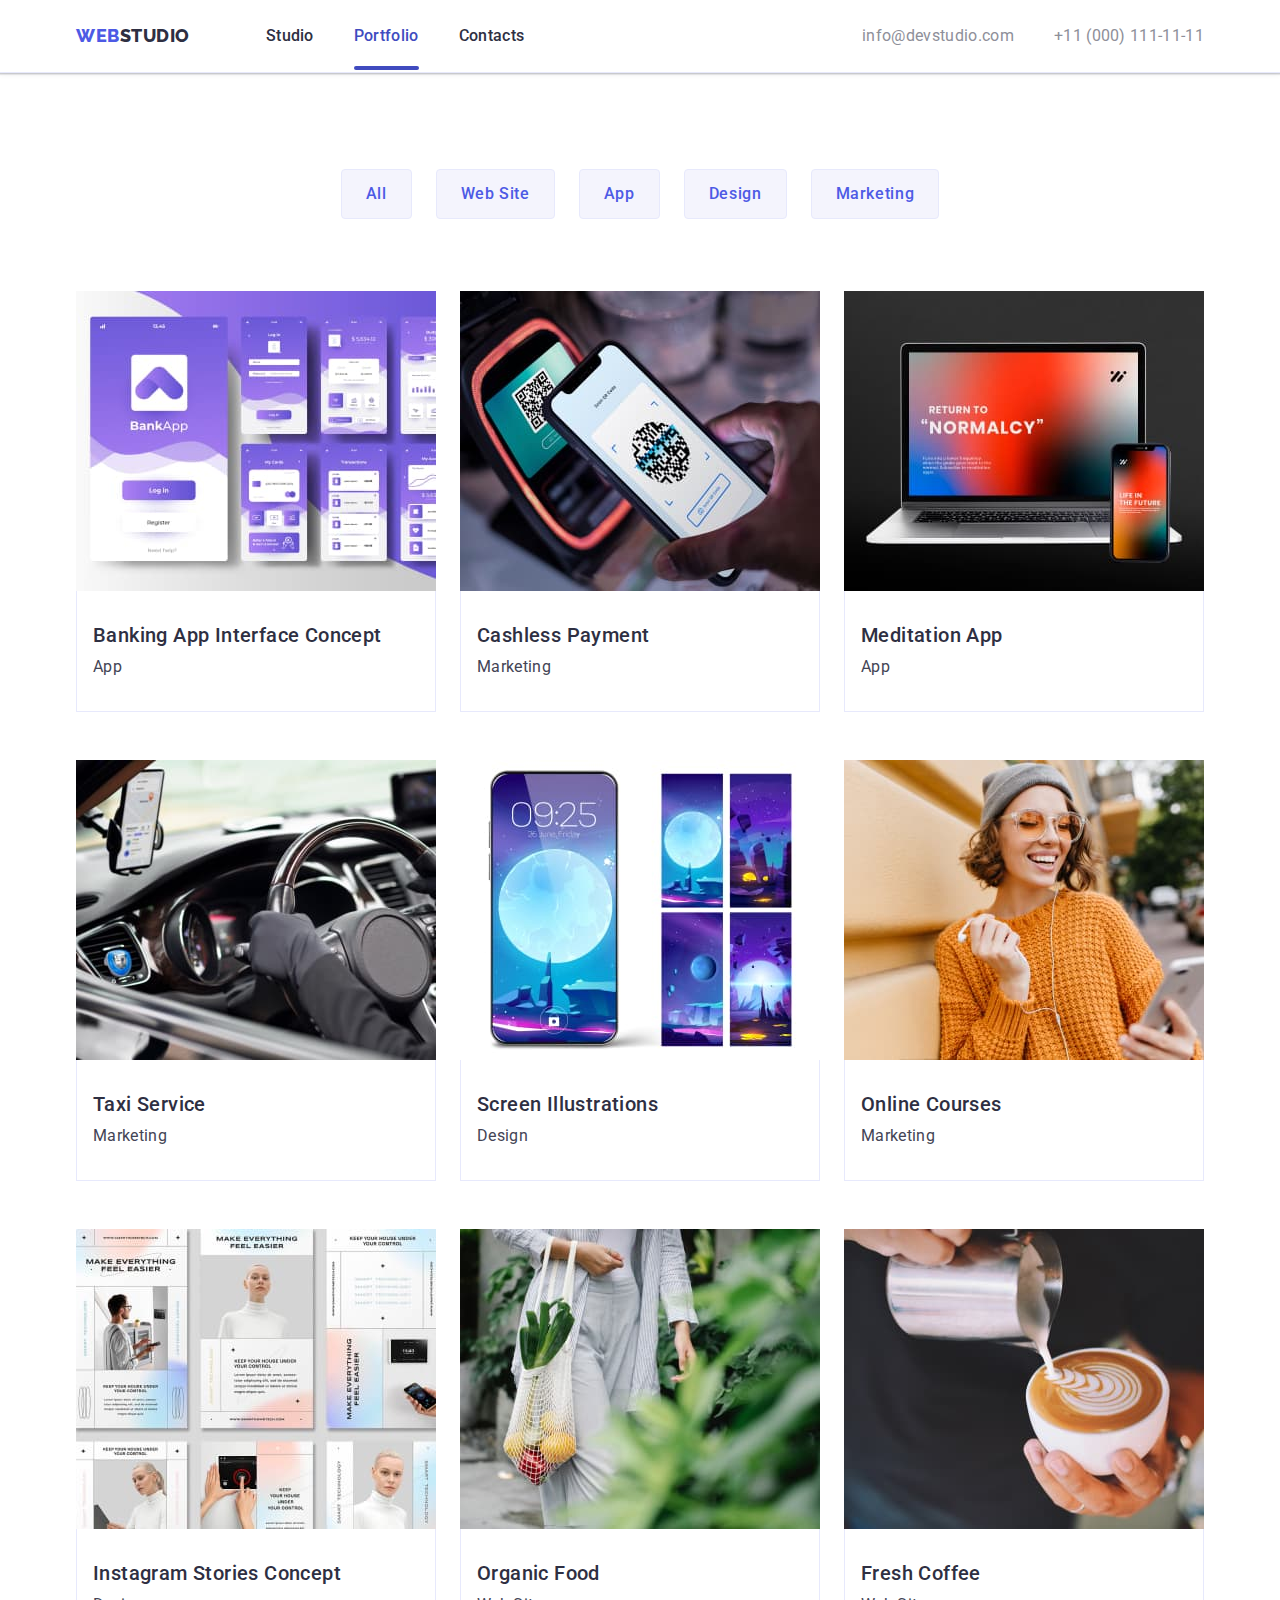
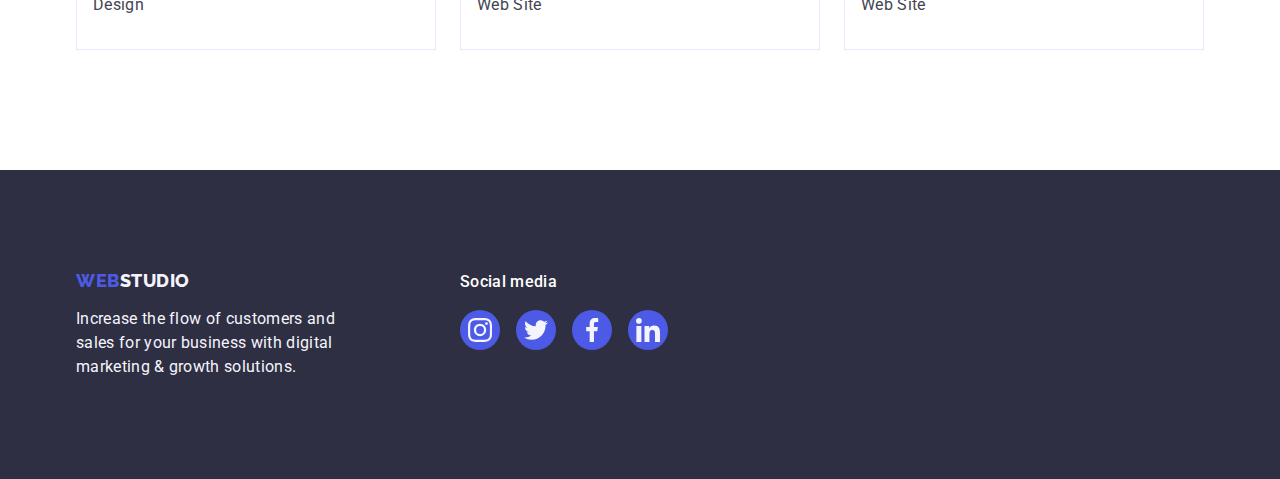
==== portfolio.html @ dafb887d "Initial commit" ====
<!DOCTYPE html>
<html lang="en">
  <head>
    <meta charset="UTF-8" />
    <meta http-equiv="X-UA-Compatible" content="IE=edge" />
    <meta name="viewport" content="width=device-width, initial-scale=1.0" />
    <title>Webstudio</title>
    <link rel="preconnect" href="https://fonts.googleapis.com" />
    <link rel="preconnect" href="https://fonts.gstatic.com" crossorigin />
    <link
      href="https://fonts.googleapis.com/css2?family=Raleway:wght@800&family=Roboto:wght@400;500;700;900&display=swap"
      rel="stylesheet"
    />
    <link
      href="https://cdn.jsdelivr.net/npm/modern-normalize@1.1.0/modern-normalize.min.css"
      rel="stylesheet"
    />
    <link rel="stylesheet" href="./css/styles.css" />
  </head>
  <body>

    <!-- Header -->

    <header class="page-header">
      <div class="container header-container">
        <nav class="page-nav">
          <a href="./index.html" class="link logo"
            >Web<span class="accent">Studio</span></a
          >
          <ul class="list menu">
            <li class="menu-item">
              <a href="./index.html" class="link menu-link">Studio</a>
            </li>
            <li class="menu-item">
              <a href="./portfolio.html" class="link menu-link underlining">Portfolio</a>
            </li>
            <li class="menu-item">
              <a href="" class="link menu-link">Contacts</a>
            </li>
          </ul>
        </nav>
        <address class="list-contact">
          <ul class="list list-address">
            <li>
              <a
                href="mailto:info@devstudio.com"
                class="link contact"
                >info@devstudio.com</a
              >
            </li>
            <li>
              <a href="tel:+110001111111" class="link contact"
                >+11 (000) 111-11-11</a
              >
            </li>
          </ul>
        </address>
      </div>
    </header>

    <!-- Main -->

    <main>
      <section class="portfolio-page section portfolio-padding">
        <div class="container">
          <h1 class="visually-hidden">Our works</h1>
          <ul class="list filters">
            <li class="filters-item">
              <button type="button" class="filters-btn">All</button>
            </li>
            <li class="filters-item">
              <button type="button" class="filters-btn">Web Site</button>
            </li>
            <li class="filters-item">
              <button type="button" class="filters-btn">App</button>
            </li>
            <li class="filters-item">
              <button type="button" class="filters-btn">Design</button>
            </li>
            <li class="filters-item">
              <button type="button" class="filters-btn">Marketing</button>
            </li>
          </ul>


          <ul class="portfolio-page-list list">
            <li class="portfolio-list-item">
              <a href="" class="link portfolio-link">
                <div class="portfolio-container-image">
                <img
                  src="./images/banking.jpg"
                  alt="banking interface"
                  width="360"
                  height="300"
                />
                <p class="overlay">14 Stylish and User-Friendly App Design Concepts · Task Manager App · Calorie Tracker App · Exotic Fruit Ecommerce App · Cloud Storage App</p>
              </div>
                <div class="text-card">
                  <h2 class="portfolio-page-list-title">
                    Banking App Interface Concept
                  </h2>
                  <p class="portfolio-page-list-description">App</p>
                </div>
              </a>
            </li>

            <li class="portfolio-list-item">
              <a href="" class="link portfolio-link">
                <div class="portfolio-container-image">
                  <img
                  src="./images/phone-qr.jpg"
                  alt="phone"
                  width="360"
                  height="300"
                />
                <p class="overlay">14 Stylish and User-Friendly App Design Concepts · Task Manager App · Calorie Tracker App · Exotic Fruit Ecommerce App · Cloud Storage App</p>
              </div>
                <div class="text-card">
                  <h2 class="portfolio-page-list-title">Cashless Payment</h2>
                  <p class="portfolio-page-list-description">Marketing</p>
                </div>
              </a>
            </li>

            <li class="portfolio-list-item">
              <a href="" class="link portfolio-link">
                <div class="portfolio-container-image">
                <img
                  src="./images/note-phone.jpg"
                  alt="note"
                  width="360"
                  height="300"
                />
                <p class="overlay">14 Stylish and User-Friendly App Design Concepts · Task Manager App · Calorie Tracker App · Exotic Fruit Ecommerce App · Cloud Storage App</p>
              </div>
                <div class="text-card">
                  <h2 class="portfolio-page-list-title">Meditation App</h2>
                  <p class="portfolio-page-list-description">App</p>
                </div>
              </a>
            </li>

            <li class="portfolio-list-item">
              <a href="" class="link portfolio-link">
                <div class="portfolio-container-image">
                <img
                  src="./images/taxi.jpg"
                  alt="car inside"
                  width="360"
                  height="300"
                />
                <p class="overlay">14 Stylish and User-Friendly App Design Concepts · Task Manager App · Calorie Tracker App · Exotic Fruit Ecommerce App · Cloud Storage App</p>
              </div>
                <div class="text-card">
                  <h2 class="portfolio-page-list-title">Taxi Service</h2>
                  <p class="portfolio-page-list-description">Marketing</p>
                </div>
              </a>
            </li>

            <li class="portfolio-list-item">
              <a href="" class="link portfolio-link">
                <div class="portfolio-container-image">
                <img
                  src="./images/screen.jpg"
                  alt="screen photo"
                  width="360"
                  height="300"
                />
                <p class="overlay">14 Stylish and User-Friendly App Design Concepts · Task Manager App · Calorie Tracker App · Exotic Fruit Ecommerce App · Cloud Storage App</p>
              </div>
                <div class="text-card">
                  <h2 class="portfolio-page-list-title">
                    Screen Illustrations
                  </h2>
                  <p class="portfolio-page-list-description">Design</p>
                </div>
              </a>
            </li>

            <li class="portfolio-list-item">
              <a href="" class="link portfolio-link">
                <div class="portfolio-container-image">
                <img
                  src="./images/courses.jpg"
                  alt="women"
                  width="360"
                  height="300"
                />
                <p class="overlay">14 Stylish and User-Friendly App Design Concepts · Task Manager App · Calorie Tracker App · Exotic Fruit Ecommerce App · Cloud Storage App</p>
              </div>
                <div class="text-card">
                  <h2 class="portfolio-page-list-title">Online Courses</h2>
                  <p class="portfolio-page-list-description">Marketing</p>
                </div>
              </a>
            </li>

            <li class="portfolio-list-item">
              <a href="" class="link portfolio-link">
                <div class="portfolio-container-image">
                <img
                  src="./images/stories.jpg"
                  alt="instagram stories"
                  width="360"
                  height="300"
                />
                <p class="overlay">14 Stylish and User-Friendly App Design Concepts · Task Manager App · Calorie Tracker App · Exotic Fruit Ecommerce App · Cloud Storage App</p>
              </div>
                <div class="text-card">
                  <h2 class="portfolio-page-list-title">
                    Instagram Stories Concept
                  </h2>
                  <p class="portfolio-page-list-description">Design</p>
                </div>
              </a>
            </li>

            <li class="portfolio-list-item">
              <a href="" class="link portfolio-link">
                <div class="portfolio-container-image">
                <img
                  src="./images/food.jpg"
                  alt="food"
                  width="360"
                  height="300"
                />
                <p class="overlay">14 Stylish and User-Friendly App Design Concepts · Task Manager App · Calorie Tracker App · Exotic Fruit Ecommerce App · Cloud Storage App</p>
              </div>
                <div class="text-card">
                  <h2 class="portfolio-page-list-title">Organic Food</h2>
                  <p class="portfolio-page-list-description">Web Site</p>
                </div>
              </a>
            </li>

            <li class="portfolio-list-item">
              <a href="" class="link portfolio-link">
                <div class="portfolio-container-image">
                <img
                  src="./images/coffee.jpg"
                  alt="coffee"
                  width="360"
                  height="300"
                />
                <p class="overlay">14 Stylish and User-Friendly App Design Concepts · Task Manager App · Calorie Tracker App · Exotic Fruit Ecommerce App · Cloud Storage App</p>
              </div>
                <div class="text-card">
                  <h2 class="portfolio-page-list-title">Fresh Coffee</h2>
                  <p class="portfolio-page-list-description">Web Site</p>
                </div>
              </a>
            </li>
          </ul>
        </div>
      </section>
    </main>

    <!-- Footer -->

    <footer class="page-footer">
      <div class="container footer-container">
        <div class="logo-container">
          <a href="./index.html" class="link footer-logo"
            >Web<span class="focus">Studio</span></a
          >
          <p class="footer-description">
            Increase the flow of customers and sales for your business with
            digital marketing & growth solutions.
          </p>
        </div>

        <div class="social-footer">
          <p class="footer-description social-description">Social media</p>
          <ul class="footer-icon-list list">

            <li class="footer-icon-item">
              <a class="footer-icon-link link" href="">
                <svg class="footer-icon" width="24" height="24">
                  <use href="./images/icons.svg#icon-instagram"></use>
                </svg>
              </a>
            </li>

            <li class="footer-icon-item">
              <a class="footer-icon-link link" href="">
                <svg class="footer-icon" width="24" height="24">
                  <use href="./images/icons.svg#icon-twitter"></use>
                </svg>
              </a>
            </li>

            <li class="footer-icon-item">
              <a class="footer-icon-link link" href="">
                <svg class="footer-icon" width="24" height="24">
                  <use href="./images/icons.svg#icon-facebook"></use>
                </svg>
              </a>
            </li>

            <li class="footer-icon-item">
              <a class="footer-icon-link link" href="">
                <svg class="footer-icon" width="24" height="24">
                  <use href="./images/icons.svg#icon-linkedin"></use>
                </svg>
              </a>
            </li>
          </ul>
        </div>
      </div>
    </footer>
  </body>
</html>
---- css/styles.css ----
:root {
  --primary-font: Roboto, sans-serif;
  --secondary-font: Raleway, sans-serif;

  --primary-background: #ffffff;
  --secondary-background: #f4f4fd;
  --hero-background: #d9d9d9;
  --footer-background: #2e2f42;
  --backdrop-background: rgba(46, 47, 66, 0.4);

  --primary-text-color: #434455;
  --secondary-text-color: #2e2f42;
  --primary-text-color-theme-dark: #ffffff;
  --secondary-text-color-theme-dark: #f4f4fd;

  --button-color: #4d5ae5;
  --button-color-hover: #404bbf;
  --accent-color: #404bbf;
  --icon-client-color: #8e8f99;
}

h1,
h2,
h3,
h4,
p {
  margin-top: 0;
  margin-bottom: 0;
}

ul,
ol {
  margin-top: 0;
  margin-bottom: 0;
  padding-left: 0;
}

img {
  display: block;
}
button {
  cursor: pointer;
}

.list {
  list-style: none;
}
.link {
  text-decoration: none;
}

body {
  background-color: var(--primary-background);
  color: var(--primary-text-color);

  font-family: var(--primary-font);
  letter-spacing: 0.02em;
}
.container {
  width: 1158px;
  margin-left: auto;
  margin-right: auto;
  padding-left: 15px;
  padding-right: 15px;
}

/* Component */

.visually-hidden {
  position: absolute;
  white-space: nowrap;
  width: 1px;
  height: 1px;
  overflow: hidden;
  border: 0;
  padding: 0;
  clip: rect(0 0 0 0);
  clip-path: inset(50%);
  margin: -1px;
}

.section-title {
  font-weight: 700;
  font-size: 36px;
  line-height: 1.11;
  text-align: center;
  letter-spacing: 0.02em;

  text-transform: capitalize;
  color: var(--secondary-text-color);

  margin-bottom: 72px;
}
.section {
  padding-top: 120px;
  padding-bottom: 120px;
}

/* Header */
.page-header {
  padding-top: 24px;
  padding-bottom: 24px;

  border-bottom: 1px solid #e7e9fc;
  box-shadow: 0px 2px 1px rgba(46, 47, 66, 0.08),
    0px 1px 1px rgba(46, 47, 66, 0.16), 0px 1px 6px rgba(46, 47, 66, 0.08);
}

.header-container {
  display: flex;
  align-items: center;
  justify-content: space-between;
}

.logo {
  font-family: var(--secondary-font);
  font-weight: 800;

  font-size: 18px;
  line-height: 1.17;

  display: flex;
  align-items: center;
  letter-spacing: 0.03em;
  text-transform: uppercase;
  color: var(--button-color);

  margin-right: 76px;
}

.accent {
  color: var(--secondary-text-color);
}

.menu-link {
  font-weight: 500;
  font-size: 16px;
  line-height: 1.5;

  color: var(--secondary-text-color);

  padding: 24px 0;

  transition: color 250ms cubic-bezier(0.4, 0, 0.2, 1);
}

.menu-link:hover,
.menu-link:focus {
  color: var(--accent-color);
}

.list-contact {
  font-style: normal;
}

.contact {
  font-size: 16px;
  line-height: 1.5;

  color: #8e8f99;

  transition: color 250ms cubic-bezier(0.4, 0, 0.2, 1);
}

.contact:hover,
.contact:focus {
  color: var(--accent-color);
}
.page-nav {
  display: flex;
  align-items: center;
}
.menu {
  display: flex;
  align-items: center;
}

.list-address {
  display: flex;
  align-items: center;
  gap: 40px;
}
.menu-item:not(:last-child) {
  margin-right: 40px;
}

.underlining {
  position: relative;
  color: var(--accent-color);
}

.underlining::after {
  position: absolute;
  bottom: -1px;
  left: 0;

  content: "";
  display: inline-block;
  width: 100%;
  height: 4px;
  background-color: var(--button-color-hover);
  border-radius: 2px;
}

/* Hero */
.hero {
  background-color: var(--hero-background);
  background-image: linear-gradient(
      rgba(46, 47, 66, 0.7),
      rgba(46, 47, 66, 0.7)
    ),
    url("../images/hero.jpg");
  background-size: cover;
  background-position: center;
  background-repeat: no-repeat;
  max-width: 1440px;
  height: 600px;

  display: block;
  margin-left: auto;
  margin-right: auto;
  padding-top: 180px;
  padding-left: 180px;
}

.main-title {
  font-weight: 700;
  font-size: 56px;
  line-height: 1.07;
  text-align: center;
  letter-spacing: 0.02em;

  max-width: 496px;
  margin-right: auto;
  margin-left: auto;
  margin-bottom: 48px;

  color: var(--primary-text-color-theme-dark);
}
.modal-btn {
  font-family: var(--primary-font);
  font-weight: 500;

  background-color: var(--button-color);
  font-size: 16px;
  line-height: 1.5;
  display: block;
  align-items: center;
  letter-spacing: 0.04em;
  color: var(--primary-text-color-theme-dark);

  border: none;
  border-radius: 4px;
  padding-top: 14px;
  padding-bottom: 14px;
  padding-left: 30px;
  padding-right: 30px;

  margin-left: auto;
  margin-right: auto;

  min-width: 169px;
  height: 56px;

  transition: background-color 250ms cubic-bezier(0.4, 0, 0.2, 1);
}

.modal-btn:hover,
.modal-btn:focus {
  background-color: var(--button-color-hover);

  box-shadow: 0px 1px 6px rgba(46, 47, 66, 0.08),
    0px 1px 1px rgba(46, 47, 66, 0.16), 0px 2px 1px rgba(46, 47, 66, 0.08);
}

/* About us */

.section-list-title {
  font-weight: 500;
  font-size: 20px;
  line-height: 1.2;
  letter-spacing: 0.02em;
  color: var(--secondary-text-color);

  margin-bottom: 8px;
}

.section-list-description {
  font-size: 16px;
  line-height: 1.5;
}

.section-list-aboutus {
  display: flex;
  gap: 24px;
}

.list-item-aboutus {
  flex-basis: calc((100%-72px) / 4);
}

.box-icon-aboutus {
  width: 264px;
  height: 112px;
  background-color: var(--secondary-background);
  border-radius: 4px;

  margin-bottom: 8px;

  display: flex;
  justify-content: center;
  align-items: center;
}

.icon-aboutus {
  fill: var(--secondary-text-color);
}

/* What are we doing  */

.section-nonemargine {
  padding-top: 0;
}

.works-section-list {
  display: flex;
  gap: 24px;
  flex-wrap: wrap;
}

.works-list-item {
  flex-basis: calc(100%-48px / 3);
}

/* Our team */

.team-section {
  background-color: var(--secondary-background);
}

.team-section-list-item {
  background-color: var(--primary-background);

  flex-basis: calc(100%-72px / 4);

  border-radius: 0px 0px 4px 4px;
  box-shadow: 0px 1px 6px rgba(46, 47, 66, 0.08),
    0px 1px 1px rgba(46, 47, 66, 0.16), 0px 2px 1px rgba(46, 47, 66, 0.08);
}

.team-list-title {
  font-weight: 500;
  font-size: 20px;
  line-height: 1.2;
  letter-spacing: 0.02em;
  color: var(--secondary-text-color);

  text-align: center;

  margin-bottom: 8px;
}

.team-list-description {
  font-size: 16px;
  line-height: 1.5;

  color: var(--primary-text-color);

  text-align: center;
}

.team-section-list {
  display: flex;
  gap: 24px;
}

.team-container-description {
  padding: 32px 0;
}

.social-link {
  display: flex;
  justify-content: center;
  align-items: center;
  width: 40px;
  height: 40px;
  border-radius: 50%;
  background-color: var(--button-color);

  transition: background-color 250ms cubic-bezier(0.4, 0, 0.2, 1);
}
.social-list {
  display: flex;
  justify-content: center;
  gap: 24px;

  margin-top: 8px;
}

.social-icon {
  fill: var(--secondary-text-color-theme-dark);
}

.social-link:hover,
.social-link:focus {
  background-color: var(--accent-color);
}

/* Clients */

.clients-link {
  display: flex;
  justify-content: center;
  align-items: center;

  width: 168px;
  height: 88px;
  background-color: #ffffff;
  border: 1px solid #8e8f99;
  border-radius: 4px;
  color: var(--icon-client-color);

  transition: border-color 250ms cubic-bezier(0.4, 0, 0.2, 1),
    color 250ms cubic-bezier(0.4, 0, 0.2, 1);
}

.clients-list {
  display: flex;
  justify-content: space-between;
  gap: 24px;
}

.clients-icon {
  fill: currentColor;
}

.clients-link:hover,
.clients-link:focus {
  border: 1px solid #404bbf;
  color: var(--accent-color);
}

/* Footer */

.page-footer {
  background-color: var(--footer-background);
  padding-top: 100px;
  padding-bottom: 100px;
}

.footer-logo {
  font-family: var(--secondary-font);
  font-weight: 800;

  font-size: 18px;
  line-height: 1.17;

  display: inline-block;
  align-items: center;
  letter-spacing: 0.03em;
  text-transform: uppercase;

  color: var(--button-color);

  margin-bottom: 16px;
}

.focus {
  color: var(--secondary-text-color-theme-dark);
}

.footer-description {
  font-size: 16px;
  line-height: 1.5;

  color: var(--secondary-text-color-theme-dark);

  width: 264px;
}

.social-description {
  font-weight: 500;
  color: var(--primary-text-color-theme-dark);
  margin-bottom: 16px;
}

.footer-icon {
  width: 24px;
  height: 24px;
  fill: var(--secondary-text-color-theme-dark);
}

.footer-icon-link {
  display: flex;
  justify-content: center;
  align-items: center;

  width: 40px;
  height: 40px;
  border-radius: 50%;
  background-color: var(--button-color);

  transition: background-color 250ms cubic-bezier(0.4, 0, 0.2, 1);
}

.footer-icon-link:hover,
.footer-icon-link:focus {
  background-color: #31d0aa;
}

.footer-container {
  display: flex;
  align-items: baseline;
}

.footer-icon-list {
  margin-top: 16px;
  display: flex;
  gap: 16px;
}

.logo-container {
  margin-right: 120px;
}

/* Modal Window */

.backdrop {
  position: fixed;
  top: 0;
  left: 0;
  width: 100%;
  height: 100%;

  background-color: var(--backdrop-background);

  transition: opacity 250ms cubic-bezier(0.4, 0, 0.2, 1),
    visibility 250ms cubic-bezier(0.4, 0, 0.2, 1);
}

.backdrop.is-hidden {
  opacity: 0;
  visibility: hidden;
  pointer-events: none;
}

.modal {
  position: absolute;
  top: 50%;
  left: 50%;
  transform: translate(-50%, -50%);

  width: 408px;
  min-height: 584px;
  background: #fcfcfc;
  box-shadow: 0px 1px 1px rgba(0, 0, 0, 0.14), 0px 1px 3px rgba(0, 0, 0, 0.12),
    0px 2px 1px rgba(0, 0, 0, 0.2);
  border-radius: 4px;
  transition: transform 250ms cubic-bezier(0.4, 0, 0.2, 1);

  padding: 72px 24px 24px 24px;
}

.modal-close-btn {
  position: absolute;
  top: 24px;
  right: 24px;

  background-color: #e7e9fc;
  border: 1px solid rgba(0, 0, 0, 0.1);
  padding: 0;

  width: 24px;
  height: 24px;
  border-radius: 50%;
  filter: drop-shadow(0px 4px 4px rgba(0, 0, 0, 0.25));

  display: flex;
  justify-content: center;
  align-items: center;

  transition: background-color 250ms cubic-bezier(0.4, 0, 0.2, 1), border 250ms cubic-bezier(0.4, 0, 0.2, 1);
}

.modal-close-btn:hover,
.modal-close-btn:focus {
  background-color: var(--accent-color);
  border: none;
}

.modal-btn-icon {
  fill: var(--secondary-text-color);
  transition: fill 250ms cubic-bezier(0.4, 0, 0.2, 1);
}

.modal-close-btn:hover .modal-btn-icon,
.modal-close-btn:focus .modal-btn-icon {
  fill: var(--primary-text-color-theme-dark);
}

/* Modal Form */

.modal-form {
  display: flex;
  flex-direction: column;
}

.modal-form-input {
  width: 100%;
  height: 40px;
  border: 1px solid rgba(46, 47, 66, 0.4);
  border-radius: 4px;
  padding-left: 38px;
}

.modal-form-input-description {
  display: block;
  font-size: 12px;
line-height: 1.17;
letter-spacing: 0.04em;
color: var(--icon-client-color);
margin-bottom: 4px;
}

.modal-form-field {
  margin-bottom: 20px;
}

.modal-form-input-wrapper {
  position: relative;
}

.modal-form-input-icon {
  position: absolute;
}

/* Portfolio */

.portfolio-page-list-title {
  font-weight: 500;
  font-size: 20px;
  line-height: 1.2;
  letter-spacing: 0.02em;

  color: var(--secondary-text-color);

  margin-bottom: 8px;
}

.portfolio-page-list-description {
  font-size: 16px;
  line-height: 1.5;
  color: var(--primary-text-color);
}

.filters-btn {
  background-color: var(--secondary-background);

  font-family: var(--primary-font);
  font-weight: 500;
  font-size: 16px;
  line-height: 1.5;

  text-align: center;
  letter-spacing: 0.04em;
  display: flex;
  align-items: center;

  color: var(--button-color);

  border: 1px solid #e7e9fc;
  border-radius: 4px;

  padding: 12px 24px;

  transition: color 250ms cubic-bezier(0.4, 0, 0.2, 1),
    background-color 250ms cubic-bezier(0.4, 0, 0.2, 1),
    border-color 250ms cubic-bezier(0.4, 0, 0.2, 1),
    box-shadow 250ms cubic-bezier(0.4, 0, 0.2, 1);
}

.filters-btn:hover,
.filters-btn:focus {
  background-color: var(--button-color-hover);

  color: var(--primary-text-color-theme-dark);

  border: 1px solid transparent;

  box-shadow: 0px 3px 1px rgba(0, 0, 0, 0.1), 0px 2px 1px rgba(0, 0, 0, 0.08),
    0px 2px 2px rgba(0, 0, 0, 0.12);
}

.filters-btn:not(:last-child) {
  margin-right: 24px;
}

.filters-item {
  display: flex;
  align-items: center;
  justify-content: center;
}

.filters-item:not(:last-child) {
  margin-right: 24px;
}

.filters {
  display: flex;
  align-items: center;
  justify-content: center;
  margin-bottom: 72px;
}

.portfolio-page-list {
  display: flex;
  column-gap: 24px;
  row-gap: 48px;
  flex-wrap: wrap;
}

.portfolio-list-item {
  flex-basis: calc(100%- 48 / 3);

  transition: box-shadow 250ms cubic-bezier(0.4, 0, 0.2, 1);
}

.portfolio-list-item:hover {
  box-shadow: 0px 1px 6px rgba(46, 47, 66, 0.08),
    0px 1px 1px rgba(46, 47, 66, 0.16), 0px 2px 1px rgba(46, 47, 66, 0.08);
}

.portfolio-padding {
  padding-top: 96px;
}

.text-card {
  border-bottom: 1px solid #e7e9fc;
  border-left: 1px solid #e7e9fc;
  border-right: 1px solid #e7e9fc;
  padding: 32px 16px;
}

.portfolio-link {
  display: block;
  transition: box-shadow 250ms cubic-bezier(0.4, 0, 0.2, 1);
}

.portfolio-link:hover,
.portfolio-link:focus {
  box-shadow: 0px 1px 6px rgba(46, 47, 66, 0.08),
    0px 1px 1px rgba(46, 47, 66, 0.16), 0px 2px 1px rgba(46, 47, 66, 0.08);
}

.portfolio-container-image {
  position: relative;
  overflow: hidden;
}

.overlay {
  position: absolute;
  top: 0;
  left: 0;
  width: 100%;
  height: 100%;

  background-color: var(--button-color);
  color: var(--secondary-text-color-theme-dark);
  padding: 40px 32px;
  font-size: 16px;
  line-height: 1.5;
  letter-spacing: 0.02em;

  transform: translateY(100%);
  transition: transform 250ms cubic-bezier(0.4, 0, 0.2, 1);
}

.portfolio-link:hover .overlay,
.portfolio-link:focus .overlay {
  transform: translateY(0);
}
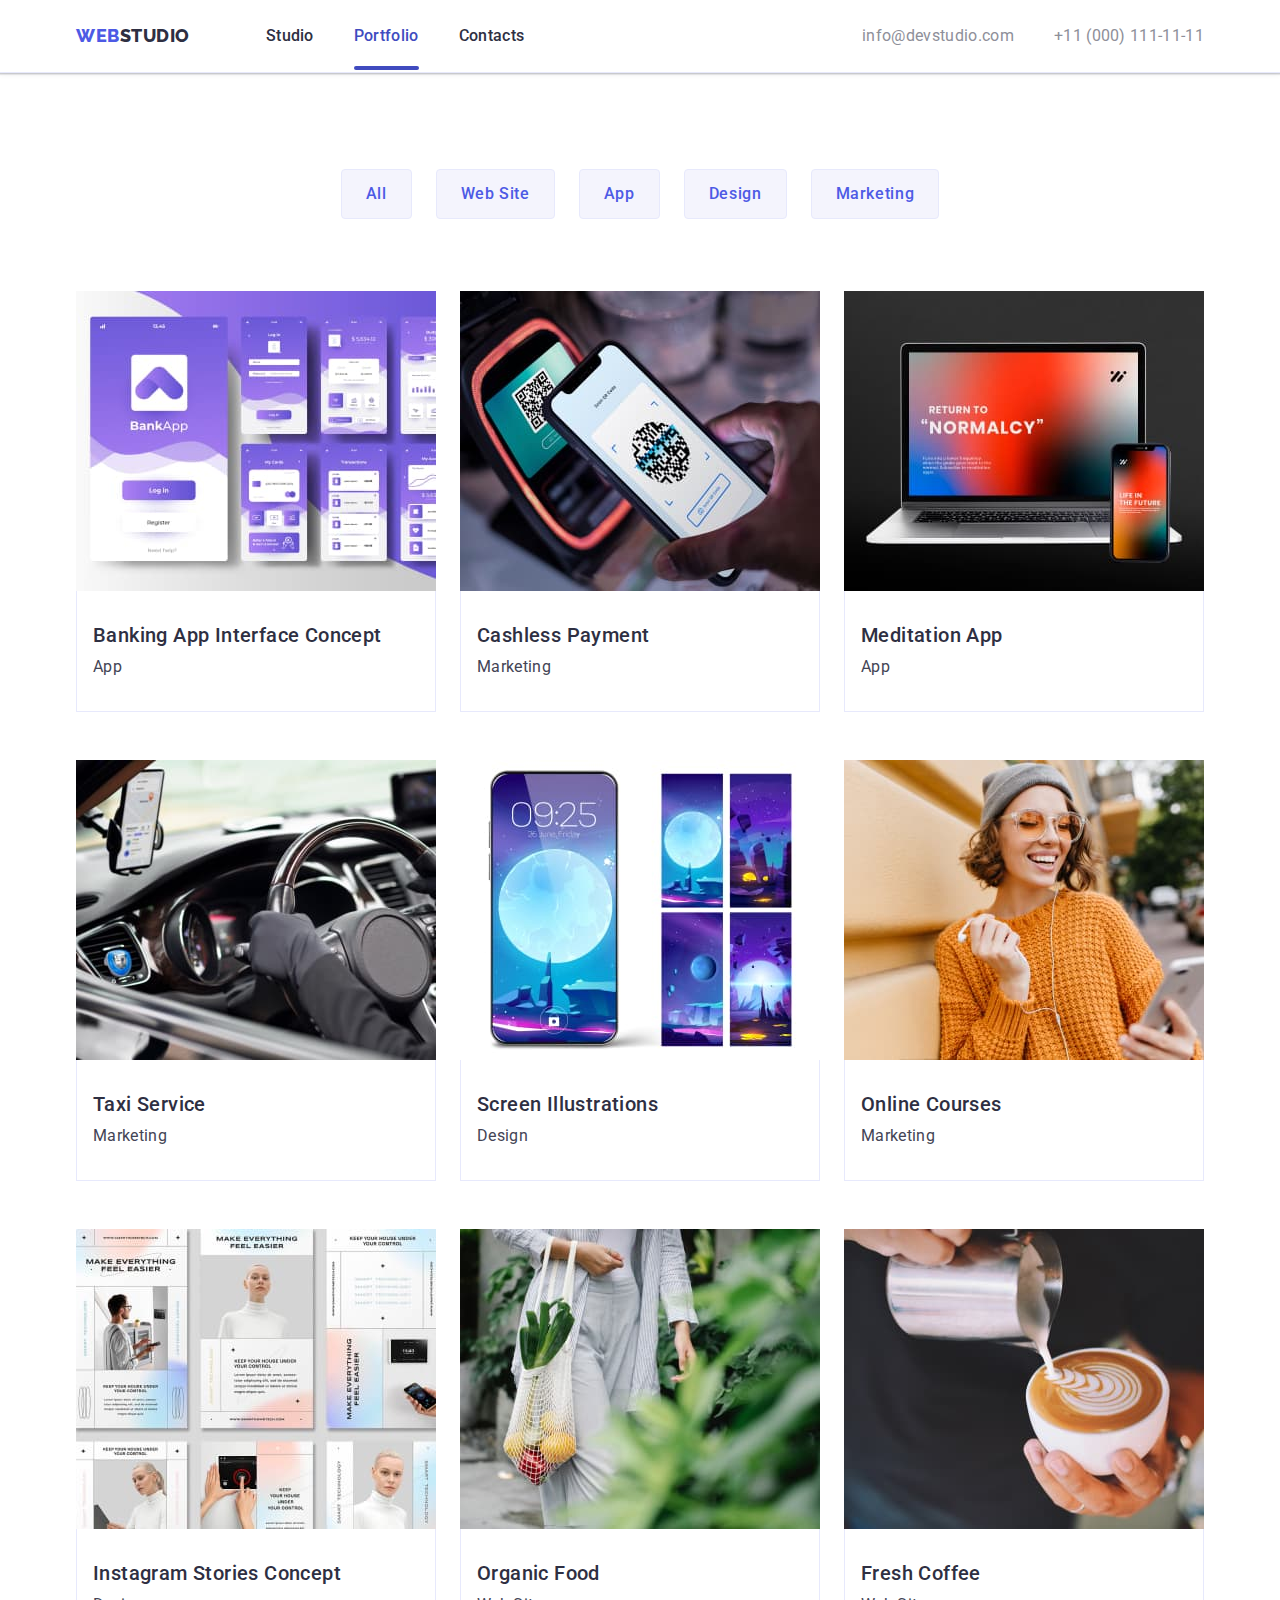
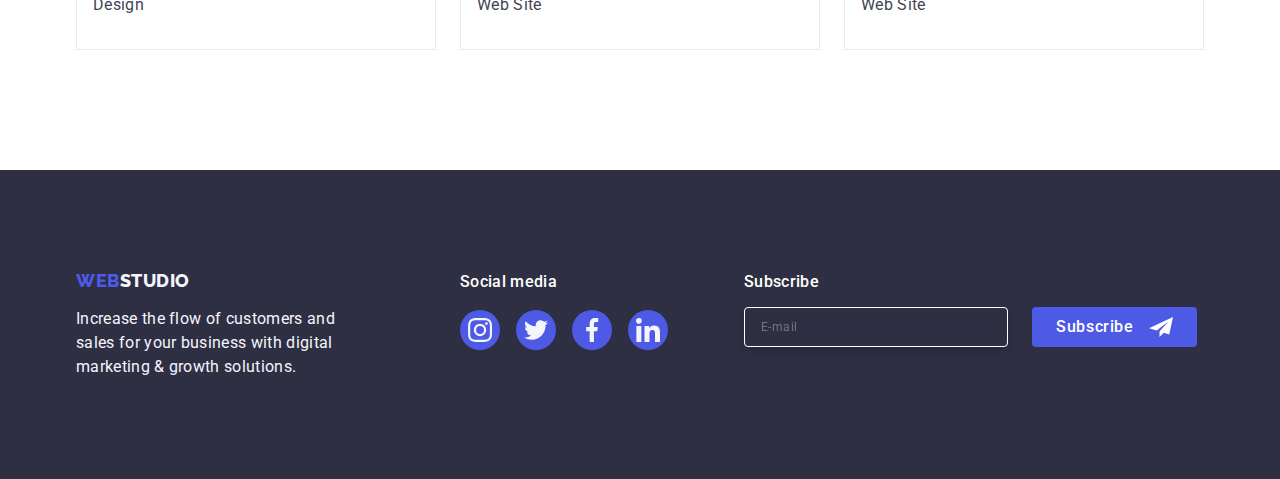
==== commit 44eb019c: "monday" ====
--- a/portfolio.html
+++ b/portfolio.html
@@ -18,7 +18,6 @@
     <link rel="stylesheet" href="./css/styles.css" />
   </head>
   <body>
-
     <!-- Header -->
 
     <header class="page-header">
@@ -32,7 +31,9 @@
               <a href="./index.html" class="link menu-link">Studio</a>
             </li>
             <li class="menu-item">
-              <a href="./portfolio.html" class="link menu-link underlining">Portfolio</a>
+              <a href="./portfolio.html" class="link menu-link underlining"
+                >Portfolio</a
+              >
             </li>
             <li class="menu-item">
               <a href="" class="link menu-link">Contacts</a>
@@ -42,9 +43,7 @@
         <address class="list-contact">
           <ul class="list list-address">
             <li>
-              <a
-                href="mailto:info@devstudio.com"
-                class="link contact"
+              <a href="mailto:info@devstudio.com" class="link contact"
                 >info@devstudio.com</a
               >
             </li>
@@ -82,19 +81,22 @@
             </li>
           </ul>
 
-
           <ul class="portfolio-page-list list">
             <li class="portfolio-list-item">
               <a href="" class="link portfolio-link">
                 <div class="portfolio-container-image">
-                <img
-                  src="./images/banking.jpg"
-                  alt="banking interface"
-                  width="360"
-                  height="300"
-                />
-                <p class="overlay">14 Stylish and User-Friendly App Design Concepts · Task Manager App · Calorie Tracker App · Exotic Fruit Ecommerce App · Cloud Storage App</p>
-              </div>
+                  <img
+                    src="./images/banking.jpg"
+                    alt="banking interface"
+                    width="360"
+                    height="300"
+                  />
+                  <p class="overlay">
+                    14 Stylish and User-Friendly App Design Concepts · Task
+                    Manager App · Calorie Tracker App · Exotic Fruit Ecommerce
+                    App · Cloud Storage App
+                  </p>
+                </div>
                 <div class="text-card">
                   <h2 class="portfolio-page-list-title">
                     Banking App Interface Concept
@@ -108,13 +110,17 @@
               <a href="" class="link portfolio-link">
                 <div class="portfolio-container-image">
                   <img
-                  src="./images/phone-qr.jpg"
-                  alt="phone"
-                  width="360"
-                  height="300"
-                />
-                <p class="overlay">14 Stylish and User-Friendly App Design Concepts · Task Manager App · Calorie Tracker App · Exotic Fruit Ecommerce App · Cloud Storage App</p>
-              </div>
+                    src="./images/phone-qr.jpg"
+                    alt="phone"
+                    width="360"
+                    height="300"
+                  />
+                  <p class="overlay">
+                    14 Stylish and User-Friendly App Design Concepts · Task
+                    Manager App · Calorie Tracker App · Exotic Fruit Ecommerce
+                    App · Cloud Storage App
+                  </p>
+                </div>
                 <div class="text-card">
                   <h2 class="portfolio-page-list-title">Cashless Payment</h2>
                   <p class="portfolio-page-list-description">Marketing</p>
@@ -125,14 +131,18 @@
             <li class="portfolio-list-item">
               <a href="" class="link portfolio-link">
                 <div class="portfolio-container-image">
-                <img
-                  src="./images/note-phone.jpg"
-                  alt="note"
-                  width="360"
-                  height="300"
-                />
-                <p class="overlay">14 Stylish and User-Friendly App Design Concepts · Task Manager App · Calorie Tracker App · Exotic Fruit Ecommerce App · Cloud Storage App</p>
-              </div>
+                  <img
+                    src="./images/note-phone.jpg"
+                    alt="note"
+                    width="360"
+                    height="300"
+                  />
+                  <p class="overlay">
+                    14 Stylish and User-Friendly App Design Concepts · Task
+                    Manager App · Calorie Tracker App · Exotic Fruit Ecommerce
+                    App · Cloud Storage App
+                  </p>
+                </div>
                 <div class="text-card">
                   <h2 class="portfolio-page-list-title">Meditation App</h2>
                   <p class="portfolio-page-list-description">App</p>
@@ -143,14 +153,18 @@
             <li class="portfolio-list-item">
               <a href="" class="link portfolio-link">
                 <div class="portfolio-container-image">
-                <img
-                  src="./images/taxi.jpg"
-                  alt="car inside"
-                  width="360"
-                  height="300"
-                />
-                <p class="overlay">14 Stylish and User-Friendly App Design Concepts · Task Manager App · Calorie Tracker App · Exotic Fruit Ecommerce App · Cloud Storage App</p>
-              </div>
+                  <img
+                    src="./images/taxi.jpg"
+                    alt="car inside"
+                    width="360"
+                    height="300"
+                  />
+                  <p class="overlay">
+                    14 Stylish and User-Friendly App Design Concepts · Task
+                    Manager App · Calorie Tracker App · Exotic Fruit Ecommerce
+                    App · Cloud Storage App
+                  </p>
+                </div>
                 <div class="text-card">
                   <h2 class="portfolio-page-list-title">Taxi Service</h2>
                   <p class="portfolio-page-list-description">Marketing</p>
@@ -161,14 +175,18 @@
             <li class="portfolio-list-item">
               <a href="" class="link portfolio-link">
                 <div class="portfolio-container-image">
-                <img
-                  src="./images/screen.jpg"
-                  alt="screen photo"
-                  width="360"
-                  height="300"
-                />
-                <p class="overlay">14 Stylish and User-Friendly App Design Concepts · Task Manager App · Calorie Tracker App · Exotic Fruit Ecommerce App · Cloud Storage App</p>
-              </div>
+                  <img
+                    src="./images/screen.jpg"
+                    alt="screen photo"
+                    width="360"
+                    height="300"
+                  />
+                  <p class="overlay">
+                    14 Stylish and User-Friendly App Design Concepts · Task
+                    Manager App · Calorie Tracker App · Exotic Fruit Ecommerce
+                    App · Cloud Storage App
+                  </p>
+                </div>
                 <div class="text-card">
                   <h2 class="portfolio-page-list-title">
                     Screen Illustrations
@@ -181,14 +199,18 @@
             <li class="portfolio-list-item">
               <a href="" class="link portfolio-link">
                 <div class="portfolio-container-image">
-                <img
-                  src="./images/courses.jpg"
-                  alt="women"
-                  width="360"
-                  height="300"
-                />
-                <p class="overlay">14 Stylish and User-Friendly App Design Concepts · Task Manager App · Calorie Tracker App · Exotic Fruit Ecommerce App · Cloud Storage App</p>
-              </div>
+                  <img
+                    src="./images/courses.jpg"
+                    alt="women"
+                    width="360"
+                    height="300"
+                  />
+                  <p class="overlay">
+                    14 Stylish and User-Friendly App Design Concepts · Task
+                    Manager App · Calorie Tracker App · Exotic Fruit Ecommerce
+                    App · Cloud Storage App
+                  </p>
+                </div>
                 <div class="text-card">
                   <h2 class="portfolio-page-list-title">Online Courses</h2>
                   <p class="portfolio-page-list-description">Marketing</p>
@@ -199,14 +221,18 @@
             <li class="portfolio-list-item">
               <a href="" class="link portfolio-link">
                 <div class="portfolio-container-image">
-                <img
-                  src="./images/stories.jpg"
-                  alt="instagram stories"
-                  width="360"
-                  height="300"
-                />
-                <p class="overlay">14 Stylish and User-Friendly App Design Concepts · Task Manager App · Calorie Tracker App · Exotic Fruit Ecommerce App · Cloud Storage App</p>
-              </div>
+                  <img
+                    src="./images/stories.jpg"
+                    alt="instagram stories"
+                    width="360"
+                    height="300"
+                  />
+                  <p class="overlay">
+                    14 Stylish and User-Friendly App Design Concepts · Task
+                    Manager App · Calorie Tracker App · Exotic Fruit Ecommerce
+                    App · Cloud Storage App
+                  </p>
+                </div>
                 <div class="text-card">
                   <h2 class="portfolio-page-list-title">
                     Instagram Stories Concept
@@ -219,14 +245,18 @@
             <li class="portfolio-list-item">
               <a href="" class="link portfolio-link">
                 <div class="portfolio-container-image">
-                <img
-                  src="./images/food.jpg"
-                  alt="food"
-                  width="360"
-                  height="300"
-                />
-                <p class="overlay">14 Stylish and User-Friendly App Design Concepts · Task Manager App · Calorie Tracker App · Exotic Fruit Ecommerce App · Cloud Storage App</p>
-              </div>
+                  <img
+                    src="./images/food.jpg"
+                    alt="food"
+                    width="360"
+                    height="300"
+                  />
+                  <p class="overlay">
+                    14 Stylish and User-Friendly App Design Concepts · Task
+                    Manager App · Calorie Tracker App · Exotic Fruit Ecommerce
+                    App · Cloud Storage App
+                  </p>
+                </div>
                 <div class="text-card">
                   <h2 class="portfolio-page-list-title">Organic Food</h2>
                   <p class="portfolio-page-list-description">Web Site</p>
@@ -237,14 +267,18 @@
             <li class="portfolio-list-item">
               <a href="" class="link portfolio-link">
                 <div class="portfolio-container-image">
-                <img
-                  src="./images/coffee.jpg"
-                  alt="coffee"
-                  width="360"
-                  height="300"
-                />
-                <p class="overlay">14 Stylish and User-Friendly App Design Concepts · Task Manager App · Calorie Tracker App · Exotic Fruit Ecommerce App · Cloud Storage App</p>
-              </div>
+                  <img
+                    src="./images/coffee.jpg"
+                    alt="coffee"
+                    width="360"
+                    height="300"
+                  />
+                  <p class="overlay">
+                    14 Stylish and User-Friendly App Design Concepts · Task
+                    Manager App · Calorie Tracker App · Exotic Fruit Ecommerce
+                    App · Cloud Storage App
+                  </p>
+                </div>
                 <div class="text-card">
                   <h2 class="portfolio-page-list-title">Fresh Coffee</h2>
                   <p class="portfolio-page-list-description">Web Site</p>
@@ -273,7 +307,6 @@
         <div class="social-footer">
           <p class="footer-description social-description">Social media</p>
           <ul class="footer-icon-list list">
-
             <li class="footer-icon-item">
               <a class="footer-icon-link link" href="">
                 <svg class="footer-icon" width="24" height="24">
@@ -307,6 +340,25 @@
             </li>
           </ul>
         </div>
+
+        <form class="footer-form-subscribe">
+          <p class="footer-form-description">Subscribe</p>
+          <div class="footer-form-wrapper">
+            <label class="footer-form-field">
+              <input
+                type="email"
+                name="user-email-footer"
+                minlength="3"
+                class="footer-form-input"
+                placeholder="E-mail"
+              />
+            </label>
+            <button type="submit" class="footer-form-subscribe-btn">Subscribe
+              <svg class="footer-form-icon" width="24" height="24">
+                <use href="./images/icons.svg#icon-button"></use></svg>
+            </button>
+          </div>
+        </form>
       </div>
     </footer>
   </body>
--- a/css/styles.css
+++ b/css/styles.css
@@ -484,6 +484,7 @@
   margin-bottom: 16px;
 }
 
+
 .footer-icon {
   width: 24px;
   height: 24px;
@@ -521,6 +522,89 @@
 
 .logo-container {
   margin-right: 120px;
+}
+
+.footer-form-subscribe {
+
+}
+
+.footer-form-wrapper {
+  display: flex;
+  align-items: center;
+}
+
+.footer-form-subscribe-btn {
+position: relative;
+
+  font-family: var(--primary-font);
+  font-weight: 500;
+
+  background-color: var(--button-color);
+  font-size: 16px;
+  line-height: 1.5;
+  display: flex;
+  align-items: center;
+  justify-content: space-between;
+  letter-spacing: 0.04em;
+  color: var(--primary-text-color-theme-dark);
+
+  border: none;
+  border-radius: 4px;
+  padding-top: 8px;
+  padding-bottom: 8px;
+  padding-left: 24px;
+  padding-right: 30px;
+
+  margin-left: auto;
+  margin-right: auto;
+
+  min-width: 165px;
+  height: 40px;
+
+  transition: background-color 250ms cubic-bezier(0.4, 0, 0.2, 1);
+
+}
+
+.footer-form-subscribe-btn:hover,
+.footer-form-subscribe-btn:focus {
+  background-color: var(--button-color-hover);
+
+  box-shadow: 0px 1px 6px rgba(46, 47, 66, 0.08),
+    0px 1px 1px rgba(46, 47, 66, 0.16), 0px 2px 1px rgba(46, 47, 66, 0.08);
+}
+
+.footer-form-description {
+  font-weight: 500;
+  color: var(--primary-text-color-theme-dark);
+  margin-bottom: 16px;
+  margin-left: 20px;
+}
+
+.footer-form-input {
+background-color: var(--footer-background);
+
+font-size: 12px;
+line-height: 2;
+letter-spacing: 0.04em;
+
+width: 264px;
+height: 40px;
+
+padding: 8px 16px;
+margin-right: 24px;
+margin-left: 20px;
+
+border: 1px solid #FFFFFF;
+filter: drop-shadow(0px 4px 4px rgba(0, 0, 0, 0.15));
+border-radius: 4px;
+}
+
+.footer-form-icon {
+  position: absolute;
+  top: 8px;
+  right: 24px;
+
+  fill: var(--primary-text-color-theme-dark);
 }
 
 /* Modal Window */
@@ -600,6 +684,17 @@
 
 /* Modal Form */
 
+.modal-form-description {
+font-weight: 500;
+font-size: 16px;
+line-height: 1.5;
+text-align: center;
+letter-spacing: 0.02em;
+color: var(--secondary-text-color);
+
+margin-bottom: 16px;
+}
+
 .modal-form {
   display: flex;
   flex-direction: column;
@@ -611,6 +706,12 @@
   border: 1px solid rgba(46, 47, 66, 0.4);
   border-radius: 4px;
   padding-left: 38px;
+  transition: border-color 250ms cubic-bezier(0.4, 0, 0.2, 1);
+}
+
+.modal-form-input:focus {
+  outline: none;
+  border-color: var(--button-color);
 }
 
 .modal-form-input-description {
@@ -632,6 +733,101 @@
 
 .modal-form-input-icon {
   position: absolute;
+  top: 50%;
+  transform: translateY(-50%);
+  left: 19px;
+  fill: var(--secondary-text-color);
+  transition: fill 250ms cubic-bezier(0.4, 0, 0.2, 1);
+}
+
+.modal-form-input:focus + .modal-form-input-icon {
+  fill: var(--button-color);
+}
+
+.modal-form-message {
+  resize: none;
+  width: 100%;
+  height: 120px;
+  padding: 10px 16px;
+  border: 1px solid rgba(46, 47, 66, 0.4);
+border-radius: 4px;
+transition: border-color 250ms cubic-bezier(0.4, 0, 0.2, 1);
+}
+
+.modal-form-message:focus {
+  outline: none;
+  border-color: var(--button-color);
+}
+
+.modal-form-message::placeholder {
+  color: rgba(46, 47, 66, 0.4);
+  font-size: 12px;
+line-height: 1.17;
+letter-spacing: 0.04em;
+}
+
+.modal-form-check-description {
+display: flex;
+align-items: center;
+
+  font-size: 12px;
+line-height: 1.17;
+letter-spacing: 0.04em;
+color: var(--icon-client-color);
+
+margin-bottom: 24px;
+}
+
+.modal-form-check-description::before {
+  content: "";
+  width: 16px;
+  height: 16px;
+  border: 1px solid rgba(46, 47, 66, 0.4);
+border-radius: 2px;
+
+margin-right: 8px;
+
+display: inline-block;
+background-color: var(--primary-background);
+cursor: pointer;
+
+transition: background-color 250ms cubic-bezier(0.4, 0, 0.2, 1);
+}
+
+.modal-form-check:checked + .modal-form-check-description::before {
+  background-color: var(--button-color-hover);
+  background-image: url(../images/check.svg);
+  background-repeat: no-repeat;
+  background-position: center;
+  background-size: 10px 8px;
+}
+
+.modal-form-submit {
+font-family: var(--primary-font);
+  font-weight: 500;
+
+  background-color: var(--button-color);
+  font-size: 16px;
+  line-height: 1.5;
+  display: block;
+  align-items: center;
+  letter-spacing: 0.04em;
+  color: var(--primary-text-color-theme-dark);
+
+  border: none;
+  border-radius: 4px;
+  padding-top: 14px;
+  padding-bottom: 14px;
+  padding-left: 30px;
+  padding-right: 30px;
+
+  margin-left: auto;
+  margin-right: auto;
+
+  min-width: 169px;
+  height: 56px;
+
+  transition: background-color 250ms cubic-bezier(0.4, 0, 0.2, 1);
 }
 
 /* Portfolio */
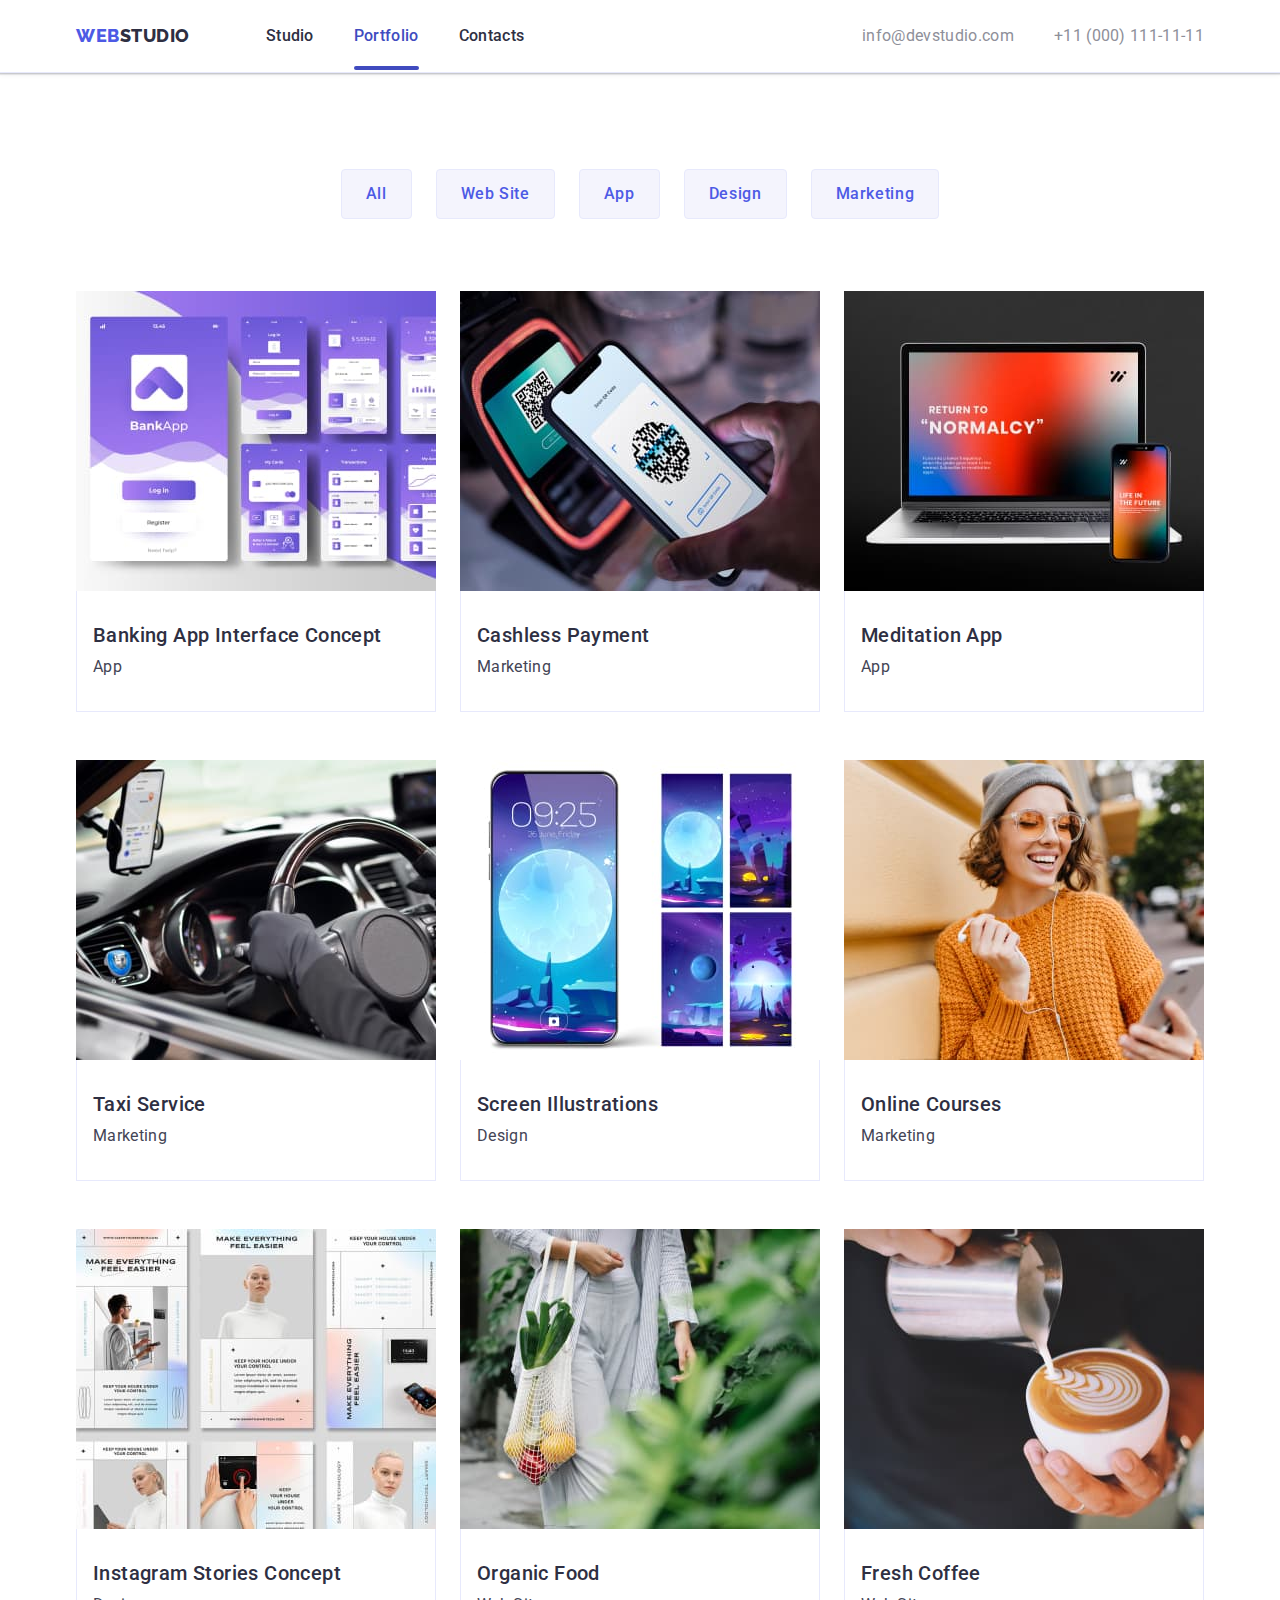
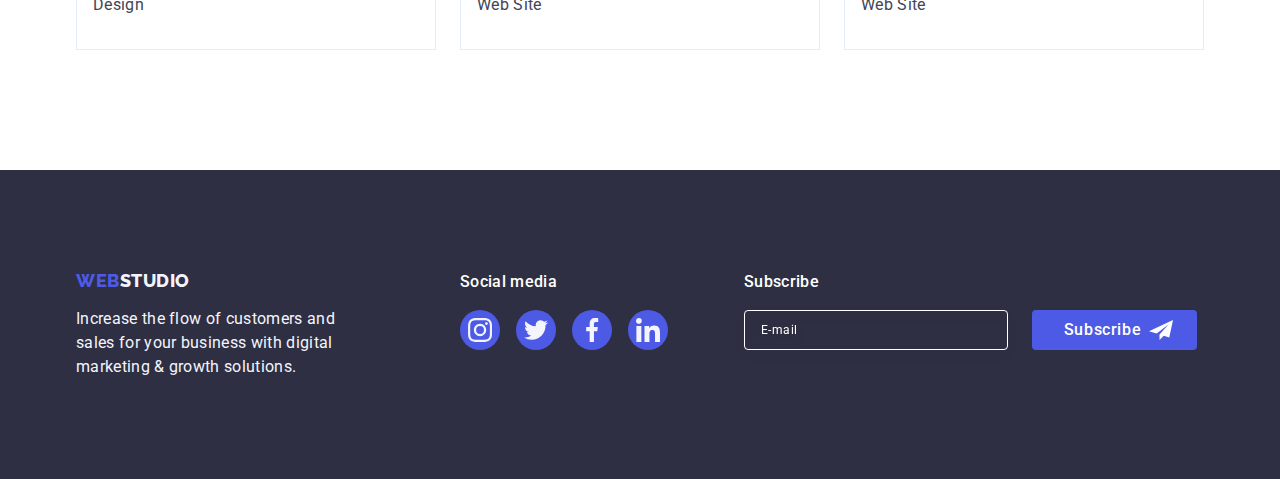
==== commit 45ea95e8: "17" ====
--- a/portfolio.html
+++ b/portfolio.html
@@ -341,24 +341,25 @@
           </ul>
         </div>
 
-        <form class="footer-form-subscribe">
+        <div class="footer-form-subscribe">
           <p class="footer-form-description">Subscribe</p>
-          <div class="footer-form-wrapper">
-            <label class="footer-form-field">
-              <input
-                type="email"
-                name="user-email-footer"
-                minlength="3"
-                class="footer-form-input"
-                placeholder="E-mail"
-              />
-            </label>
-            <button type="submit" class="footer-form-subscribe-btn">Subscribe
-              <svg class="footer-form-icon" width="24" height="24">
-                <use href="./images/icons.svg#icon-button"></use></svg>
-            </button>
-          </div>
+        <form class="footer-form-wrapper">
+          <label class="footer-form-field">
+            <input
+              type="email"
+              name="user-email-footer"
+              minlength="3"
+              class="footer-form-input"
+              placeholder="E-mail"
+            />
+          </label>
+          <button type="submit" class="footer-form-subscribe-btn">Subscribe
+            <svg class="footer-form-icon" width="24" height="24">
+              <use href="./images/icons.svg#icon-button"></use></svg>
+          </button>
         </form>
+    </div>
+
       </div>
     </footer>
   </body>
--- a/css/styles.css
+++ b/css/styles.css
@@ -531,6 +531,7 @@
 .footer-form-wrapper {
   display: flex;
   align-items: center;
+  gap: 24px;
 }
 
 .footer-form-subscribe-btn {
@@ -544,7 +545,7 @@
   line-height: 1.5;
   display: flex;
   align-items: center;
-  justify-content: space-between;
+  justify-content: center;
   letter-spacing: 0.04em;
   color: var(--primary-text-color-theme-dark);
 
@@ -552,7 +553,6 @@
   border-radius: 4px;
   padding-top: 8px;
   padding-bottom: 8px;
-  padding-left: 24px;
   padding-right: 30px;
 
   margin-left: auto;
@@ -575,23 +575,25 @@
 
 .footer-form-description {
   font-weight: 500;
+  line-height: 1.5;
+
   color: var(--primary-text-color-theme-dark);
   margin-bottom: 16px;
   margin-left: 20px;
 }
 
 .footer-form-input {
-background-color: var(--footer-background);
+background-color: transparent;
+color: var(--primary-text-color-theme-dark);
 
 font-size: 12px;
-line-height: 2;
+line-height: 1.5;
 letter-spacing: 0.04em;
 
 width: 264px;
 height: 40px;
 
 padding: 8px 16px;
-margin-right: 24px;
 margin-left: 20px;
 
 border: 1px solid #FFFFFF;
@@ -604,7 +606,13 @@
   top: 8px;
   right: 24px;
 
+  margin-left: 16px;
+
   fill: var(--primary-text-color-theme-dark);
+}
+
+.footer-form-input::placeholder {
+  color: var(--primary-text-color-theme-dark);
 }
 
 /* Modal Window */
